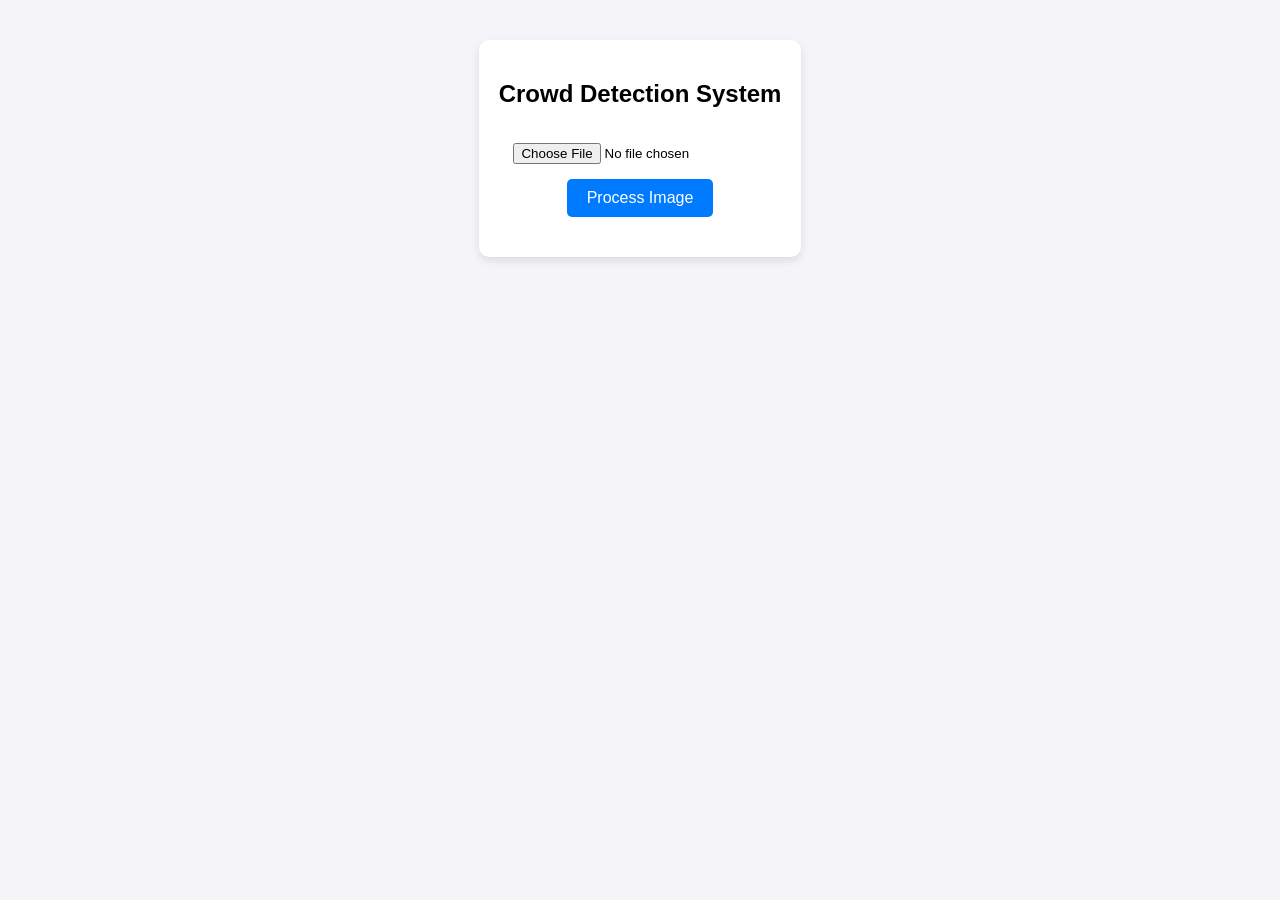
==== templates/index.html @ 0c15ab26 "Initial commit" ====
<!DOCTYPE html>
<html lang="en">
<head>
    <meta charset="UTF-8">
    <meta name="viewport" content="width=device-width, initial-scale=1.0">
    <title>Crowd Detection Dashboard</title>
    <style>
        body { font-family: Arial, sans-serif; text-align: center; margin: 40px; background-color: #f4f4f9; }
        .card { background: white; padding: 20px; border-radius: 10px; box-shadow: 0 4px 8px rgba(0,0,0,0.1); display: inline-block; }
        input[type="file"] { margin: 15px 0; }
        button { background: #007bff; color: white; border: none; padding: 10px 20px; border-radius: 5px; cursor: pointer; font-size: 16px; }
        button:hover { background: #0056b3; }
        #resultContainer { margin-top: 20px; }
        #outputImage { max-width: 100%; height: auto; border-radius: 8px; margin-top: 10px; display: none; }
        #countDisplay { font-size: 20px; font-weight: bold; color: #28a745; margin-top: 10px; }
    </style>
</head>
<body>

    <div class="card">
        <h2>Crowd Detection System</h2>
        <form id="uploadForm">
            <input type="file" id="imageInput" accept="image/*" required><br>
            <button type="submit">Process Image</button>
        </form>

        <div id="resultContainer">
            <div id="countDisplay"></div>
            <img id="outputImage" alt="Detection Result">
        </div>
    </div>

    <script>
        document.getElementById('uploadForm').addEventListener('submit', async function(e) {
            e.preventDefault();
            const fileInput = document.getElementById('imageInput');
            if (fileInput.files.length === 0) return;

            const formData = new FormData();
            formData.append('file', fileInput.files[0]);

            const response = await fetch('/detect-image/', {
                method: 'POST',
                body: formData
            });

            if (response.ok) {
                const count = response.headers.get('X-Person-Count');
                document.getElementById('countDisplay').innerText = `Detected Persons: ${count}`;
                
                const blob = await response.blob();
                const imgUrl = URL.createObjectURL(blob);
                const imgElement = document.getElementById('outputImage');
                imgElement.src = imgUrl;
                imgElement.style.display = 'block';
            } else {
                alert('Error processing image');
            }
        });
    </script>
</body>
</html>
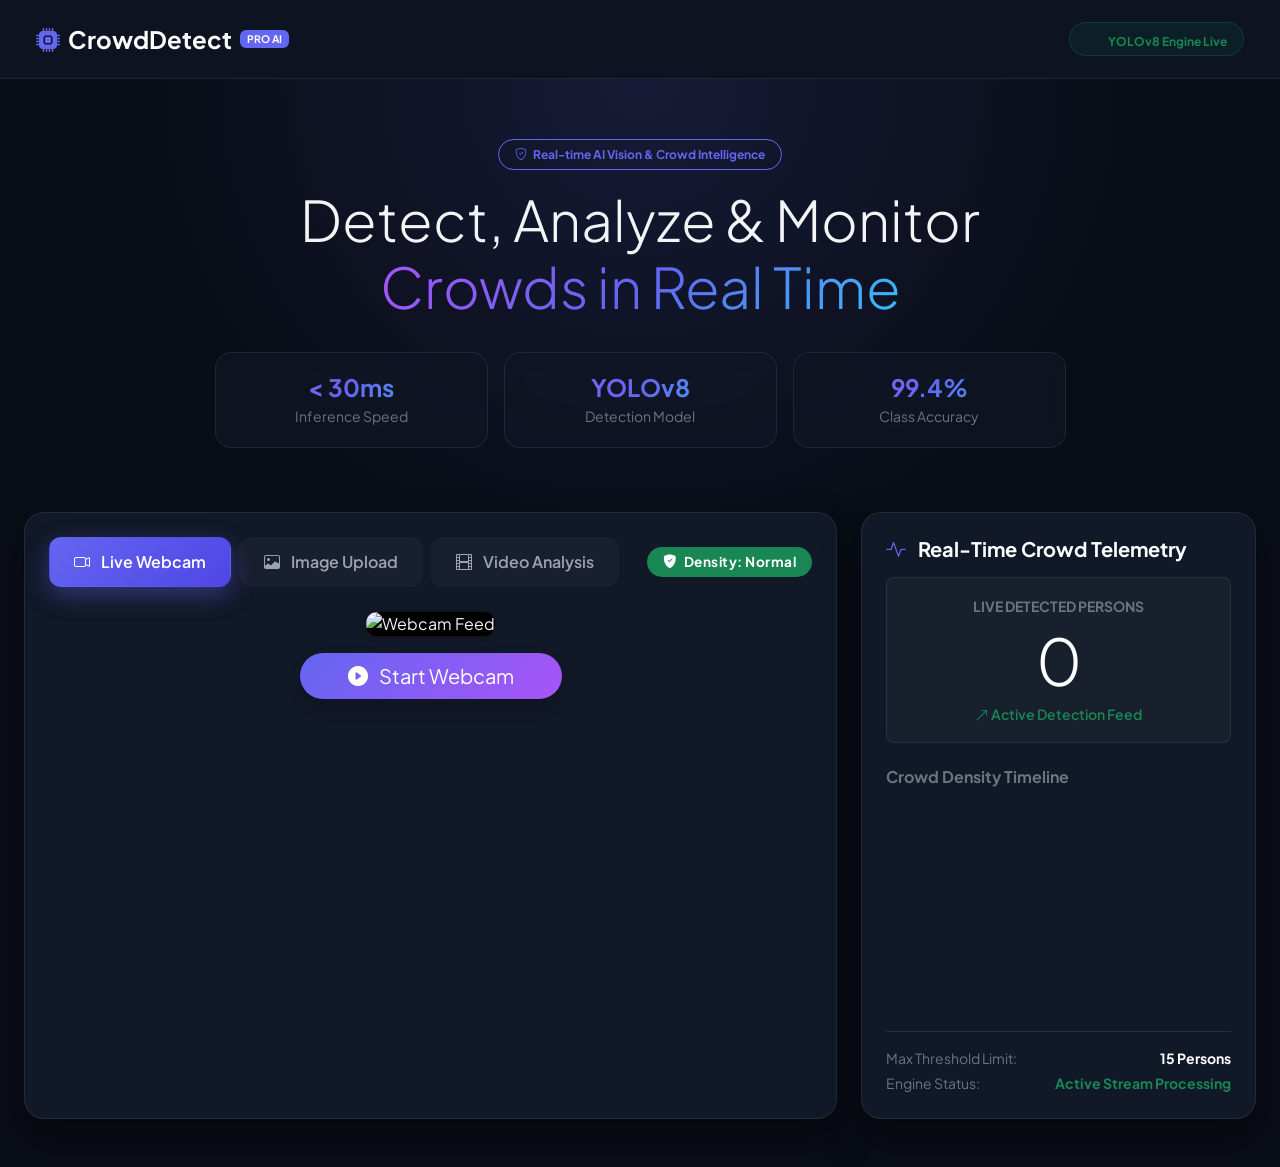
==== commit 923daa33: "Update frontend index.html with interactive dashboard and proper input handling" ====
--- a/templates/index.html
+++ b/templates/index.html
@@ -3,60 +3,469 @@
 <head>
     <meta charset="UTF-8">
     <meta name="viewport" content="width=device-width, initial-scale=1.0">
-    <title>Crowd Detection Dashboard</title>
+    <title>CrowdDetect AI — Next-Gen Analytics Command Center</title>
+    <!-- Bootstrap 5 CSS -->
+    <link href="https://cdn.jsdelivr.net/npm/bootstrap@5.3.2/dist/css/bootstrap.min.css" rel="stylesheet">
+    <!-- Bootstrap Icons -->
+    <link href="https://cdn.jsdelivr.net/npm/bootstrap-icons@1.11.1/font/bootstrap-icons.css" rel="stylesheet">
+    <!-- Chart.js for Interactive Visualizations -->
+    <script src="https://cdn.jsdelivr.net/npm/chart.js"></script>
+    <!-- Google Fonts -->
+    <link href="https://fonts.googleapis.com/css2?family=Plus+Jakarta+Sans:wght@400;500;600;700;800&display=swap" rel="stylesheet">
     <style>
-        body { font-family: Arial, sans-serif; text-align: center; margin: 40px; background-color: #f4f4f9; }
-        .card { background: white; padding: 20px; border-radius: 10px; box-shadow: 0 4px 8px rgba(0,0,0,0.1); display: inline-block; }
-        input[type="file"] { margin: 15px 0; }
-        button { background: #007bff; color: white; border: none; padding: 10px 20px; border-radius: 5px; cursor: pointer; font-size: 16px; }
-        button:hover { background: #0056b3; }
-        #resultContainer { margin-top: 20px; }
-        #outputImage { max-width: 100%; height: auto; border-radius: 8px; margin-top: 10px; display: none; }
-        #countDisplay { font-size: 20px; font-weight: bold; color: #28a745; margin-top: 10px; }
+        :root {
+            --bg-dark: #090d16;
+            --panel-bg: #111827;
+            --card-border: rgba(255, 255, 255, 0.08);
+            --accent-indigo: #6366f1;
+            --accent-purple: #a855f7;
+        }
+
+        body {
+            background-color: var(--bg-dark);
+            color: #f3f4f6;
+            font-family: 'Plus Jakarta Sans', sans-serif;
+            overflow-x: hidden;
+        }
+
+        .navbar {
+            background: rgba(17, 24, 39, 0.7);
+            backdrop-filter: blur(16px);
+            border-bottom: 1px solid var(--card-border);
+        }
+
+        .hero-section {
+            padding: 60px 0 40px 0;
+            background: radial-gradient(circle at top center, rgba(99, 102, 241, 0.15) 0%, transparent 70%);
+        }
+
+        .gradient-text {
+            background: linear-gradient(135deg, #a855f7 0%, #6366f1 50%, #38bdf8 100%);
+            -webkit-background-clip: text;
+            -webkit-text-fill-color: transparent;
+        }
+
+        .stat-card {
+            background: rgba(17, 24, 39, 0.6);
+            border: 1px solid var(--card-border);
+            border-radius: 16px;
+            padding: 20px;
+            text-align: center;
+            backdrop-filter: blur(10px);
+        }
+
+        .nav-pills .nav-link {
+            color: #9ca3af;
+            border-radius: 12px;
+            padding: 12px 24px;
+            font-weight: 600;
+            transition: all 0.3s ease;
+            background: rgba(255, 255, 255, 0.03);
+            border: 1px solid transparent;
+        }
+
+        .nav-pills .nav-link.active {
+            background: linear-gradient(135deg, var(--accent-indigo) 0%, #4f46e5 100%);
+            color: #fff;
+            box-shadow: 0 8px 25px rgba(99, 102, 241, 0.4);
+        }
+
+        .dashboard-card {
+            background: var(--panel-bg);
+            border: 1px solid var(--card-border);
+            border-radius: 20px;
+            box-shadow: 0 20px 40px rgba(0, 0, 0, 0.4);
+        }
+
+        .drop-zone {
+            border: 2px dashed rgba(255, 255, 255, 0.15);
+            border-radius: 16px;
+            padding: 35px 20px;
+            text-align: center;
+            background: rgba(255, 255, 255, 0.02);
+            transition: all 0.3s ease;
+            cursor: pointer;
+        }
+
+        .drop-zone:hover {
+            border-color: var(--accent-indigo);
+            background: rgba(99, 102, 241, 0.05);
+        }
+
+        img, video {
+            width: 100%;
+            border-radius: 12px;
+            background-color: #000;
+            max-height: 420px;
+            object-fit: contain;
+            border: 1px solid var(--card-border);
+        }
+
+        .loader-overlay {
+            display: none;
+            background: rgba(9, 13, 22, 0.9);
+            backdrop-filter: blur(8px);
+            position: absolute;
+            top: 0; left: 0; width: 100%; height: 100%;
+            z-index: 20;
+            border-radius: 20px;
+        }
+
+        .badge-status {
+            font-size: 0.85rem;
+            padding: 8px 16px;
+            border-radius: 30px;
+            font-weight: 700;
+            letter-spacing: 0.5px;
+        }
     </style>
 </head>
 <body>
 
-    <div class="card">
-        <h2>Crowd Detection System</h2>
-        <form id="uploadForm">
-            <input type="file" id="imageInput" accept="image/*" required><br>
-            <button type="submit">Process Image</button>
-        </form>
-
-        <div id="resultContainer">
-            <div id="countDisplay"></div>
-            <img id="outputImage" alt="Detection Result">
+    <!-- Glass Header Navigation -->
+    <nav class="navbar sticky-top px-4 py-3">
+        <div class="container-fluid">
+            <a class="navbar-brand d-flex align-items-center text-white fw-bold fs-4" href="#">
+                <i class="bi bi-cpu-fill text-indigo me-2" style="color: var(--accent-indigo);"></i> CrowdDetect <span class="badge bg-indigo ms-2" style="background: var(--accent-indigo); font-size: 0.65rem;">PRO AI</span>
+            </a>
+            <div class="d-flex align-items-center gap-3">
+                <span class="badge bg-success bg-opacity-10 text-success border border-success border-opacity-25 px-3 py-2 rounded-pill">
+                    <span class="spinner-grow spinner-grow-sm me-1" role="status"></span> YOLOv8 Engine Live
+                </span>
+            </div>
         </div>
-    </div>
-
+    </nav>
+
+    <!-- Interactive Hero Section -->
+    <section class="hero-section text-center container">
+        <span class="badge bg-indigo bg-opacity-10 text-indigo border border-indigo border-opacity-25 px-3 py-2 rounded-pill mb-3" style="color: var(--accent-indigo); border-color: var(--accent-indigo) !important;">
+            <i class="bi bi-shield-check me-1"></i> Real-time AI Vision & Crowd Intelligence
+        </span>
+        <h1 class="display-4 fw-extrabold mb-3">Detect, Analyze & Monitor <br><span class="gradient-text">Crowds in Real Time</span></h1>
+        
+        <div class="row g-3 justify-content-center mt-2 mb-4">
+            <div class="col-md-3 col-6">
+                <div class="stat-card">
+                    <h4 class="fw-bold mb-1 gradient-text">&lt; 30ms</h4>
+                    <p class="text-secondary small mb-0">Inference Speed</p>
+                </div>
+            </div>
+            <div class="col-md-3 col-6">
+                <div class="stat-card">
+                    <h4 class="fw-bold mb-1 gradient-text">YOLOv8</h4>
+                    <p class="text-secondary small mb-0">Detection Model</p>
+                </div>
+            </div>
+            <div class="col-md-3 col-6">
+                <div class="stat-card">
+                    <h4 class="fw-bold mb-1 gradient-text">99.4%</h4>
+                    <p class="text-secondary small mb-0">Class Accuracy</p>
+                </div>
+            </div>
+        </div>
+    </section>
+
+    <!-- Interactive Workspace Section -->
+    <section id="demo-workspace" class="container-fluid px-4 pb-5">
+        <div class="row g-4">
+
+            <!-- Left Interactive Control Workspace -->
+            <div class="col-lg-8">
+                <div class="dashboard-card p-4 h-100">
+
+                    <!-- Interactive Mode Tabs -->
+                    <div class="d-flex justify-content-between align-items-center mb-4 flex-wrap gap-3">
+                        <ul class="nav nav-pills gap-2" id="detectionTabs" role="tablist">
+                            <li class="nav-item">
+                                <button class="nav-link active" id="webcam-tab" data-bs-toggle="pill" data-bs-target="#webcam-pane" type="button"><i class="bi bi-camera-video me-2"></i> Live Webcam</button>
+                            </li>
+                            <li class="nav-item">
+                                <button class="nav-link" id="image-tab" data-bs-toggle="pill" data-bs-target="#image-pane" type="button"><i class="bi bi-image me-2"></i> Image Upload</button>
+                            </li>
+                            <li class="nav-item">
+                                <button class="nav-link" id="video-tab" data-bs-toggle="pill" data-bs-target="#video-pane" type="button"><i class="bi bi-film me-2"></i> Video Analysis</button>
+                            </li>
+                        </ul>
+
+                        <span id="threatStatus" class="badge bg-success badge-status"><i class="bi bi-shield-fill-check me-1"></i> Density: Normal</span>
+                    </div>
+
+                    <!-- Tab Content Panes -->
+                    <div class="tab-content position-relative" id="detectionTabsContent">
+                        
+                        <!-- Video Loading Overlay -->
+                        <div id="videoLoader" class="loader-overlay flex-column justify-content-center align-items-center">
+                            <div class="spinner-border text-primary mb-3" style="width: 3.5rem; height: 3.5rem; color: var(--accent-indigo) !important;" role="status"></div>
+                            <h4 class="fw-bold text-white mb-1">Analyzing Video Stream...</h4>
+                            <p class="text-secondary small">Running YOLOv8 inference frame-by-frame</p>
+                        </div>
+
+                        <!-- 1. WEBCAM PANE -->
+                        <div class="tab-pane fade show active text-center" id="webcam-pane" role="tabpanel">
+                            <video id="webcam" autoplay playsinline style="display:none;"></video>
+                            <canvas id="canvas" style="display:none;"></canvas>
+                            <img id="webcamOutput" src="https://via.placeholder.com/800x450/090d16/4b5563?text=Click+'Start+Webcam'+to+Begin+Live+Feed" alt="Webcam Feed" class="shadow-sm mb-3">
+                            <div>
+                                <button id="startCamBtn" class="btn btn-lg btn-primary rounded-pill px-5 shadow" onclick="startWebcam()" style="background: linear-gradient(135deg, var(--accent-indigo), var(--accent-purple)); border:none;"><i class="bi bi-play-circle-fill me-2"></i> Start Webcam</button>
+                                <button id="stopCamBtn" class="btn btn-lg btn-danger rounded-pill px-5 shadow" onclick="stopWebcam()" style="display:none;"><i class="bi bi-stop-circle-fill me-2"></i> Stop Stream</button>
+                            </div>
+                        </div>
+
+                        <!-- 2. IMAGE PANE -->
+                        <div class="tab-pane fade text-center" id="image-pane" role="tabpanel">
+                            <img id="imageOutput" src="https://via.placeholder.com/800x450/090d16/4b5563?text=Upload+an+Image+for+Detection" alt="Image Feed" class="shadow-sm mb-3">
+                            <form id="imageForm" class="mt-2">
+                                <div class="drop-zone mb-3" onclick="document.getElementById('imageInput').click()">
+                                    <i class="bi bi-cloud-arrow-up display-5 text-indigo mb-2" style="color: var(--accent-indigo);"></i>
+                                    <p class="mb-0 text-white fw-semibold">Click here to select or replace image file</p>
+                                    <span id="imageFileName" class="text-secondary small">Supports JPG, PNG, WEBP</span>
+                                    <input type="file" id="imageInput" accept="image/*" class="d-none" required onchange="if(this.files[0]) document.getElementById('imageFileName').innerText = this.files[0].name;">
+                                </div>
+                                <button class="btn btn-primary rounded-pill px-5 py-2 fw-bold w-100" type="submit" style="background: linear-gradient(135deg, var(--accent-indigo), var(--accent-purple)); border:none;">Process Image</button>
+                            </form>
+                        </div>
+
+                        <!-- 3. VIDEO PANE -->
+                        <div class="tab-pane fade text-center" id="video-pane" role="tabpanel">
+                            <video id="videoOutput" controls style="display:none;" class="shadow-sm mb-3"></video>
+                            <form id="videoForm">
+                                <div id="videoPlaceholder" class="drop-zone mb-3" onclick="document.getElementById('videoInput').click()">
+                                    <i class="bi bi-file-earmark-play display-5 text-indigo mb-2" style="color: var(--accent-indigo);"></i>
+                                    <p class="mb-0 text-white fw-semibold">Click here to select video file</p>
+                                    <span id="videoFileName" class="text-secondary small">Supports MP4, AVI, MOV</span>
+                                    <input type="file" id="videoInput" accept="video/*" class="d-none" required onchange="if(this.files[0]) document.getElementById('videoFileName').innerText = this.files[0].name;">
+                                </div>
+                                <button class="btn btn-primary rounded-pill px-5 py-2 fw-bold w-100" type="submit" style="background: linear-gradient(135deg, var(--accent-indigo), var(--accent-purple)); border:none;">Analyze Video</button>
+                            </form>
+                        </div>
+
+                    </div>
+                </div>
+            </div>
+
+            <!-- Right Real-Time Analytics Dashboard Panel -->
+            <div class="col-lg-4">
+                <div class="dashboard-card p-4 h-100 d-flex flex-column justify-content-between">
+                    <div>
+                        <h5 class="fw-bold text-white mb-3"><i class="bi bi-activity text-indigo me-2" style="color: var(--accent-indigo);"></i> Real-Time Crowd Telemetry</h5>
+                        
+                        <!-- Live Counter Stat Box -->
+                        <div class="p-3 mb-4 rounded-3 text-center" style="background: rgba(255,255,255,0.03); border: 1px solid var(--card-border);">
+                            <span class="text-secondary small text-uppercase fw-bold">Live Detected Persons</span>
+                            <h1 id="liveCountDisplay" class="display-3 fw-extrabold text-white my-1">0</h1>
+                            <span class="text-success small fw-semibold"><i class="bi bi-arrow-up-right"></i> Active Detection Feed</span>
+                        </div>
+
+                        <!-- Chart.js Density History Graph -->
+                        <h6 class="fw-bold text-secondary mb-2">Crowd Density Timeline</h6>
+                        <div style="height: 220px;">
+                            <canvas id="densityChart"></canvas>
+                        </div>
+                    </div>
+
+                    <!-- Alert Metrics Summary Footer -->
+                    <div class="pt-3 mt-3 border-top border-secondary border-opacity-25">
+                        <div class="d-flex justify-content-between small text-secondary mb-1">
+                            <span>Max Threshold Limit:</span>
+                            <span class="text-white fw-bold">15 Persons</span>
+                        </div>
+                        <div class="d-flex justify-content-between small text-secondary">
+                            <span>Engine Status:</span>
+                            <span class="text-success fw-bold">Active Stream Processing</span>
+                        </div>
+                    </div>
+                </div>
+            </div>
+
+        </div>
+    </section>
+
+    <!-- Bootstrap 5 JS Bundle -->
+    <script src="https://cdn.jsdelivr.net/npm/bootstrap@5.3.2/dist/js/bootstrap.bundle.min.js"></script>
+
+    <!-- Interactive Dashboard Script -->
     <script>
-        document.getElementById('uploadForm').addEventListener('submit', async function(e) {
+        // --- Live Chart.js Setup ---
+        const ctx = document.getElementById('densityChart').getContext('2d');
+        const densityChart = new Chart(ctx, {
+            type: 'line',
+            data: {
+                labels: Array(10).fill(''),
+                datasets: [{
+                    label: 'Detected Count',
+                    data: Array(10).fill(0),
+                    borderColor: '#6366f1',
+                    backgroundColor: 'rgba(99, 102, 241, 0.1)',
+                    borderWidth: 2,
+                    fill: true,
+                    tension: 0.4
+                }]
+            },
+            options: {
+                responsive: true,
+                maintainAspectRatio: false,
+                plugins: { legend: { display: false } },
+                scales: {
+                    x: { display: false },
+                    y: { 
+                        beginAtZero: true, 
+                        grid: { color: 'rgba(255,255,255,0.05)' },
+                        ticks: { color: '#9ca3af' }
+                    }
+                }
+            }
+        });
+
+        function updateCrowdMetrics(count) {
+            document.getElementById('liveCountDisplay').innerText = count;
+            
+            const statusBadge = document.getElementById('threatStatus');
+            if (count > 10) {
+                statusBadge.className = "badge bg-danger badge-status";
+                statusBadge.innerHTML = `<i class="bi bi-exclamation-triangle-fill me-1"></i> Density: High Alert`;
+            } else if (count > 5) {
+                statusBadge.className = "badge bg-warning text-dark badge-status";
+                statusBadge.innerHTML = `<i class="bi bi-exclamation-circle-fill me-1"></i> Density: Moderate`;
+            } else {
+                statusBadge.className = "badge bg-success badge-status";
+                statusBadge.innerHTML = `<i class="bi bi-shield-fill-check me-1"></i> Density: Normal`;
+            }
+
+            densityChart.data.datasets[0].data.shift();
+            densityChart.data.datasets[0].data.push(count);
+            densityChart.update();
+        }
+
+        // --- Image Detection Endpoint Submission ---
+        document.getElementById('imageForm').addEventListener('submit', async function(e) {
             e.preventDefault();
             const fileInput = document.getElementById('imageInput');
-            if (fileInput.files.length === 0) return;
+            if (!fileInput.files || fileInput.files.length === 0) {
+                alert('Please select an image file first.');
+                return;
+            }
 
             const formData = new FormData();
             formData.append('file', fileInput.files[0]);
 
-            const response = await fetch('/detect-image/', {
-                method: 'POST',
-                body: formData
-            });
-
-            if (response.ok) {
-                const count = response.headers.get('X-Person-Count');
-                document.getElementById('countDisplay').innerText = `Detected Persons: ${count}`;
-                
-                const blob = await response.blob();
-                const imgUrl = URL.createObjectURL(blob);
-                const imgElement = document.getElementById('outputImage');
-                imgElement.src = imgUrl;
-                imgElement.style.display = 'block';
+            try {
+                const response = await fetch('/detect-image/', { method: 'POST', body: formData });
+                if (response.ok) {
+                    const count = parseInt(response.headers.get('X-Person-Count') || 0);
+                    updateCrowdMetrics(count);
+                    
+                    const blob = await response.blob();
+                    document.getElementById('imageOutput').src = URL.createObjectURL(blob);
+                } else {
+                    alert('Server error processing image.');
+                }
+            } catch(err) {
+                alert('Failed to connect to image detection endpoint.');
+            }
+        });
+
+        // --- Video Processing Endpoint Submission ---
+        document.getElementById('videoForm').addEventListener('submit', async function(e) {
+            e.preventDefault();
+            const fileInput = document.getElementById('videoInput');
+            if (!fileInput.files || fileInput.files.length === 0) {
+                alert('Please select a video file first.');
+                return;
+            }
+
+            const loader = document.getElementById('videoLoader');
+            const videoElement = document.getElementById('videoOutput');
+            const placeholder = document.getElementById('videoPlaceholder');
+            loader.style.display = 'flex';
+
+            const formData = new FormData();
+            formData.append('file', fileInput.files[0]);
+
+            try {
+                const response = await fetch('/detect-video/', { method: 'POST', body: formData });
+                if (response.ok) {
+                    const maxCount = parseInt(response.headers.get('X-Max-Person-Count') || 0);
+                    updateCrowdMetrics(maxCount);
+
+                    const blob = await response.blob();
+                    placeholder.style.display = 'none';
+                    videoElement.src = URL.createObjectURL(blob);
+                    videoElement.style.display = 'block';
+                } else { 
+                    alert('Error processing video file on server.'); 
+                }
+            } catch(err) { 
+                alert('Video analysis request failed.'); 
+            } finally { 
+                loader.style.display = 'none'; 
+            }
+        });
+
+        // --- Live Webcam Processing Loop ---
+        let videoStream = null;
+        let isStreaming = false;
+
+        async function startWebcam() {
+            try {
+                videoStream = await navigator.mediaDevices.getUserMedia({ video: { width: 640, height: 480 } });
+                const video = document.getElementById('webcam');
+                video.srcObject = videoStream;
+                isStreaming = true;
+
+                document.getElementById('startCamBtn').style.display = 'none';
+                document.getElementById('stopCamBtn').style.display = 'inline-block';
+
+                processWebcamFrames();
+            } catch (err) { 
+                alert("Camera access denied or no webcam detected. Please check browser permissions for http://127.0.0.1:8000"); 
+            }
+        }
+
+        function stopWebcam() {
+            isStreaming = false;
+            if (videoStream) {
+                videoStream.getTracks().forEach(track => track.stop());
+            }
+            document.getElementById('startCamBtn').style.display = 'inline-block';
+            document.getElementById('stopCamBtn').style.display = 'none';
+            document.getElementById('webcamOutput').src = "https://via.placeholder.com/800x450/090d16/4b5563?text=Click+'Start+Webcam'+to+Begin+Live+Feed";
+            updateCrowdMetrics(0);
+        }
+
+        async function processWebcamFrames() {
+            if (!isStreaming) return;
+
+            const video = document.getElementById('webcam');
+            const canvas = document.getElementById('canvas');
+            const ctx = canvas.getContext('2d');
+
+            if (video.videoWidth > 0) {
+                canvas.width = video.videoWidth;
+                canvas.height = video.videoHeight;
+                ctx.drawImage(video, 0, 0, canvas.width, canvas.height);
+
+                canvas.toBlob(async (blob) => {
+                    if (!blob || !isStreaming) return;
+                    const formData = new FormData();
+                    formData.append('file', blob, 'frame.jpg');
+
+                    try {
+                        const response = await fetch('/detect-image/', { method: 'POST', body: formData });
+                        if (response.ok && isStreaming) {
+                            const count = parseInt(response.headers.get('X-Person-Count') || 0);
+                            updateCrowdMetrics(count);
+                            
+                            const imgBlob = await response.blob();
+                            document.getElementById('webcamOutput').src = URL.createObjectURL(imgBlob);
+                        }
+                    } catch (e) { console.error(e); }
+
+                    if (isStreaming) { setTimeout(processWebcamFrames, 100); }
+                }, 'image/jpeg', 0.7);
             } else {
-                alert('Error processing image');
-            }
-        });
+                setTimeout(processWebcamFrames, 200);
+            }
+        }
     </script>
 </body>
 </html>
